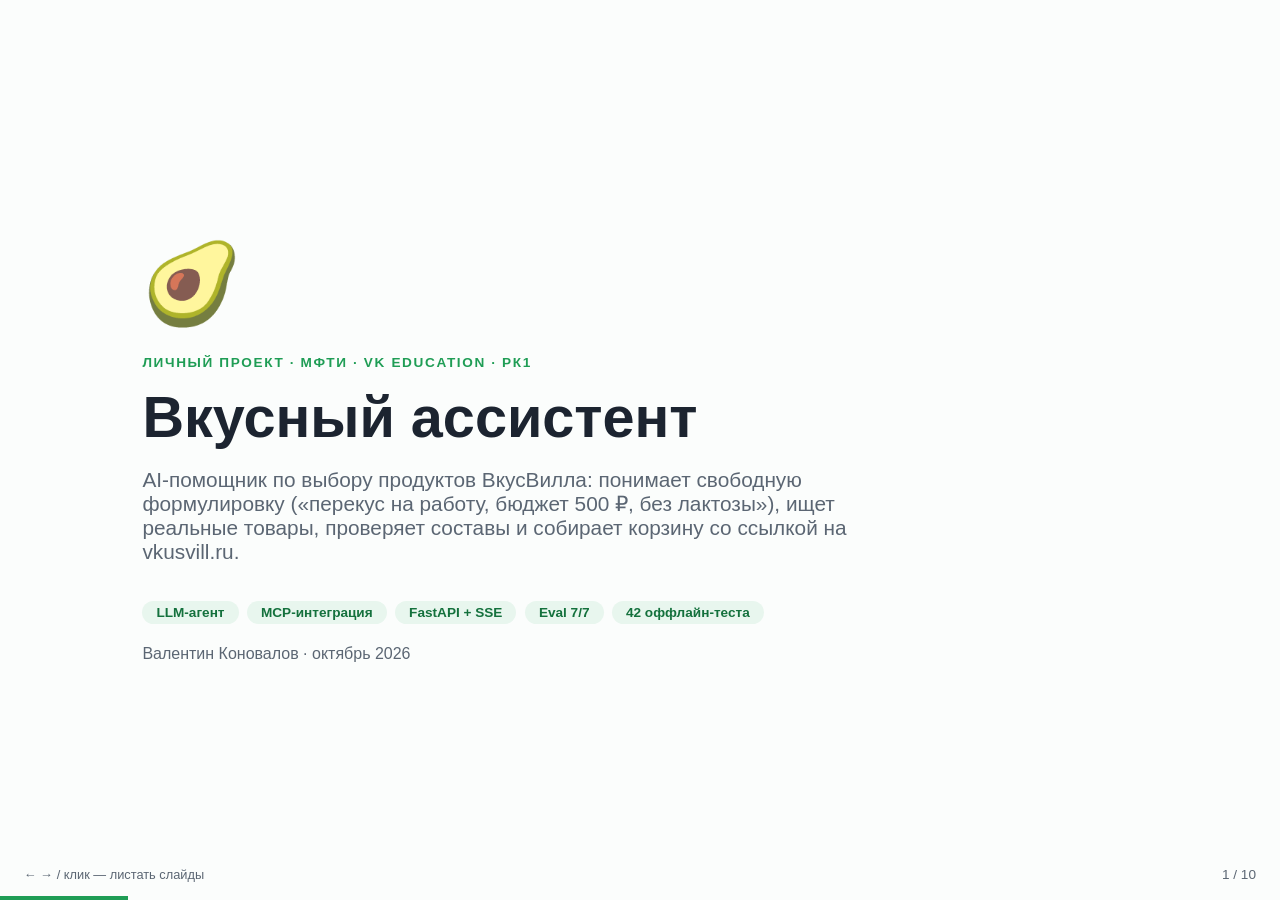
==== presentation.html @ e87eb923 "presentation: добавить живые ошибки (удаление умолчанием, затирание при повторном вызове)" ====
<!DOCTYPE html>
<html lang="ru">
<head>
<meta charset="UTF-8">
<meta name="viewport" content="width=device-width, initial-scale=1.0">
<title>Вкусный ассистент — AI-помощник по продуктам ВкусВилла</title>
<style>
  :root {
    --green: #1f9d55;
    --green-dark: #14713d;
    --green-light: #e8f6ee;
    --ink: #1c2430;
    --muted: #5b6673;
    --bg: #fbfdfc;
    --card: #ffffff;
    --accent: #f2b705;
  }
  * { margin: 0; padding: 0; box-sizing: border-box; }
  html, body { height: 100%; }
  body {
    font-family: -apple-system, BlinkMacSystemFont, "Segoe UI", "PT Sans", Arial, sans-serif;
    background: var(--bg); color: var(--ink);
    overflow: hidden;
  }
  .deck { position: relative; height: 100vh; }
  .slide {
    position: absolute; inset: 0;
    display: none;
    flex-direction: column;
    justify-content: center;
    padding: 5vh 8vw;
    max-width: 1200px; margin: 0 auto;
  }
  .slide.active { display: flex; animation: fade .35s ease; }
  @keyframes fade { from { opacity: 0; transform: translateY(12px); } to { opacity: 1; transform: none; } }

  .kicker {
    color: var(--green); font-weight: 700; text-transform: uppercase;
    letter-spacing: .12em; font-size: .85rem; margin-bottom: 14px;
  }
  h1 { font-size: clamp(2.2rem, 5vw, 3.6rem); line-height: 1.15; }
  h2 { font-size: clamp(1.6rem, 3.4vw, 2.4rem); margin-bottom: 28px; }
  .sub { color: var(--muted); font-size: clamp(1rem, 1.8vw, 1.3rem); margin-top: 18px; max-width: 46rem; }
  .big-emoji { font-size: clamp(3rem, 7vw, 5rem); margin-bottom: 24px; }

  .grid { display: grid; gap: 18px; margin-top: 8px; }
  .cols-2 { grid-template-columns: 1fr 1fr; }
  .cols-3 { grid-template-columns: repeat(3, 1fr); }
  @media (max-width: 800px) { .cols-2, .cols-3 { grid-template-columns: 1fr; } }

  .card {
    background: var(--card); border: 1px solid #e2e9e4; border-radius: 14px;
    padding: 20px 22px; box-shadow: 0 1px 3px rgba(28,36,48,.05);
  }
  .card h3 { font-size: 1.05rem; margin-bottom: 8px; }
  .card p, .card li { color: var(--muted); font-size: .95rem; line-height: 1.5; }
  .card ul { padding-left: 18px; }
  .card li { margin-bottom: 6px; }
  .card b { color: var(--ink); }
  .card .icon { font-size: 1.6rem; margin-bottom: 10px; display: block; }

  .tag {
    display: inline-block; background: var(--green-light); color: var(--green-dark);
    border-radius: 999px; padding: 4px 14px; font-size: .85rem; font-weight: 600; margin: 3px 4px 3px 0;
  }

  table { border-collapse: collapse; width: 100%; background: var(--card); border-radius: 12px; overflow: hidden; font-size: .92rem; }
  th { background: var(--green-dark); color: #fff; text-align: left; padding: 10px 14px; font-weight: 600; }
  td { padding: 9px 14px; border-bottom: 1px solid #edf2ee; color: var(--muted); vertical-align: top; }
  tr:last-child td { border-bottom: none; }
  td:first-child { color: var(--ink); font-weight: 600; white-space: nowrap; }
  code {
    font-family: "SF Mono", Menlo, Consolas, monospace; font-size: .85em;
    background: #f0f4f1; border-radius: 5px; padding: 2px 6px; color: var(--green-dark);
  }

  .pass { color: var(--green); font-weight: 700; }
  .fail { color: #d64545; font-weight: 700; }

  .demo-link {
    display: inline-flex; align-items: center; gap: 12px;
    background: var(--green); color: #fff; text-decoration: none;
    padding: 14px 28px; border-radius: 12px; font-size: 1.15rem; font-weight: 700;
    margin-top: 26px;
  }

  .arrow-flow { font-size: 1.6rem; color: var(--green); text-align: center; margin: 4px 0; }

  .arch {
    display: flex; flex-direction: column; gap: 6px; font-size: .95rem;
  }
  .arch-row { display: flex; align-items: stretch; gap: 6px; }
  .arch-box {
    flex: 1; background: var(--card); border: 1.5px solid #dbe7de; border-radius: 12px;
    padding: 12px 16px; text-align: center;
  }
  .arch-box b { display: block; font-size: .98rem; }
  .arch-box span { color: var(--muted); font-size: .82rem; line-height: 1.35; display: block; margin-top: 3px; }
  .arch-box.hl { border-color: var(--green); background: var(--green-light); }
  .arch-down { text-align: center; color: var(--green); font-size: 1.3rem; line-height: 1; }

  .nav {
    position: fixed; bottom: 18px; right: 24px; color: var(--muted);
    font-size: .85rem; user-select: none;
  }
  .progress { position: fixed; bottom: 0; left: 0; height: 4px; background: var(--green); transition: width .3s; }
  .hint { position: fixed; bottom: 18px; left: 24px; color: var(--muted); font-size: .8rem; }
</style>
</head>
<body>
<div class="deck">

  <!-- 1. Титул -->
  <section class="slide">
    <div class="big-emoji">🥑</div>
    <div class="kicker">Личный проект · МФТИ · VK Education · РК1</div>
    <h1>Вкусный ассистент</h1>
    <p class="sub">AI-помощник по выбору продуктов ВкусВилла: понимает свободную формулировку
    («перекус на работу, бюджет 500 ₽, без лактозы»), ищет реальные товары, проверяет составы
    и собирает корзину со ссылкой на vkusvill.ru.</p>
    <p style="margin-top:34px">
      <span class="tag">LLM-агент</span>
      <span class="tag">MCP-интеграция</span>
      <span class="tag">FastAPI + SSE</span>
      <span class="tag">Eval 7/7</span>
      <span class="tag">42 оффлайн-теста</span>
    </p>
    <p class="sub" style="font-size:1rem">Валентин Коновалов · октябрь 2026</p>
  </section>

  <!-- 2. Задача и границы -->
  <section class="slide">
    <div class="kicker">Задача и границы</div>
    <h2>Задача и границы</h2>
    <div class="grid cols-2">
      <div class="card">
        <span class="icon">🎯</span>
        <h3>Проблема</h3>
        <p>В каталоге ВкусВилла тысячи позиций. Выбор под бюджет, диету или идею ужина —
        это много шагов фильтрации и чтения составов. Ассистент поможет с поиском, расскажет про интересующие товары и сам создаст корзину. Кроме того, у него можно спросить общие вопросы по питанию.</p>
      </div>
      <div class="card">
        <span class="icon">👤</span>
        <h3>Сценарий пользователя</h3>
        <ul>
          <li>«Найди мне печенье и чёрный чай»</li>
          <li>«Замени в корзине пиво на безалкогольное»</li>
          <li>«Подбери перекус на работу, до 300 ₽, без лактозы»</li>
          <li>«Сколько углеводов содержится суммарно в продуктах из корзины?»</li>
        </ul>
      </div>
      <div class="card">
        <span class="icon">✅</span>
        <h3>Входит в РК1</h3>
        <ul>
          <li>Универсальный чат: LLM сама решает, какие инструменты вызывать</li>
          <li>7 инструментов через официальный MCP-сервер ВкусВилла</li>
          <li>Сборка корзины с публичной ссылкой (без OAuth!)</li>
          <li>Веб-сервис по публичному URL</li>
        </ul>
      </div>
      <div class="card">
        <span class="icon">🚧</span>
        <h3>Не входит (roadmap)</h3>
        <ul>
          <li>OAuth 2.0 + PKCE: история заказов, персональные скидки, любимые продукты</li>
          <li>LLM-судья в eval (только детерминированные проверки)</li>
        </ul>
      </div>
    </div>
  </section>

  <!-- 3. Демо -->
  <section class="slide">
    <div class="kicker">Живое демо</div>
    <h2>Демо</h2>
    <div class="grid cols-2">
      <div>
        <p class="sub" style="margin-top:0">Сервис развёрнут и доступен публично.</p>
        <a class="demo-link" href="http://176.12.68.185" target="_blank">▶ Открыть http://176.12.68.185</a>
      </div>
      <div class="card">
        <span class="icon">💬</span>
        <h3>Как выглядит диалог</h3>
        <ul>
          <li>Стриминг ответа по SSE — токены появляются сразу</li>
          <li>Чипы статусов: «Ищу товары…», «Проверяю состав…»</li>
          <li><b>Карточки товаров</b> с фото, ценой, рейтингом — из результатов инструментов, не из текста LLM</li>
          <li><b>Кнопка корзины</b> с суммой — прямая ссылка на vkusvill.ru</li>
          <li><b>Корзина накапливается</b> между запросами: «добавь печенье» → «добавь суп» → в корзине оба</li>
          <li>История чата — в localStorage, сервер stateless</li>
        </ul>
      </div>
    </div>
  </section>

  <!-- 4. Архитектура -->
  <section class="slide">
    <div class="kicker">MCP-интеграция</div>
    <h2>Архитектура</h2>
    <div class="arch">
      <div class="arch-row">
        <div class="arch-box"><b>Браузер</b><span>vanilla JS, fetch + ReadableStream для SSE · история в localStorage</span></div>
      </div>
      <div class="arch-down">↓ POST /api/chat {messages} — stateless</div>
      <div class="arch-row">
        <div class="arch-box"><b>FastAPI</b><span>lifespan: единый MCPClientManager · SSE-стриминг ответа</span></div>
      </div>
      <div class="arch-down">↓</div>
      <div class="arch-row">
        <div class="arch-box hl"><b>Агентный цикл</b><span>до 6 итераций: LLM → tool_calls → результат → LLM → ответ</span></div>
      </div>
      <div class="arch-down">↓</div>
      <div class="arch-row">
        <div class="arch-box"><b>YandexGPT</b><span>OpenAI-совместимый API · стриминг + function calling</span></div>
        <div class="arch-box hl"><b>Обёртки инструментов</b><span>7 шт. · валидация · зачистка токенов · события для UI</span></div>
      </div>
      <div class="arch-down">↓</div>
      <div class="arch-row">
        <div class="arch-box hl"><b>MCP-сервер ВкусВилла</b><span>mcp.vkusvill.ru/mcp · streamable HTTP · протокол 2025-03-26 · официальный SDK</span></div>
      </div>
    </div>
    <p class="sub" style="font-size:.95rem">Единый агентный цикл используется и вебом, и eval-раннером — оценивается ровно то, что работает в проде.</p>
  </section>

  <!-- 5. MCP: обёртки -->
  <section class="slide">
    <div class="kicker">MCP-интеграция</div>
    <h2>Почему обёртки, а не passthrough</h2>
    <div class="grid cols-2" style="margin-bottom:22px">
      <div class="card">
        <h3>🔒 Токены и служебные параметры</h3>
        <p><code>vkusvill_recipes</code> требует <b>9 обязательных аргументов</b> — LLM видит только
        <code>query</code> и <code>exclude_allergens</code>, остальное заполняет обёртка.
        Поиск отдаёт модели только id/название/цену, картинки уходят лишь в UI.</p>
      </div>
      <div class="card">
        <h3>🛡 Инварианты в коде, а не в промпте</h3>
        <p><code>create_cart</code> <b>только накапливает</b> состав — молча потерять позицию
        модель не может. Удаление — явно, через <code>quantity=0</code>. Дедуп, 1–20 позиций,
        пересчёт суммы через <code>product_details</code>. Промпт модель может
        нарушить — код нет.</p>
      </div>
    </div>
    <table>
      <tr><th>Инструмент LLM</th><th>MCP-инструмент</th><th>Что делает обёртка</th></tr>
      <tr><td>search_products</td><td>vkusvill_products_search</td><td>mode=custom (+фото), limit ≤ 10</td></tr>
      <tr><td>get_product_details</td><td>vkusvill_product_details</td><td>состав и КБЖУ — проверка аллергенов</td></tr>
      <tr><td>find_product_analogs</td><td>vkusvill_product_analogs</td><td>замены «на безлактозное»</td></tr>
      <tr><td>search_discounted_products</td><td>vkusvill_products_discount</td><td>акции: карта / количество</td></tr>
      <tr><td>find_recipes</td><td>vkusvill_recipes</td><td>заполняет 9 параметров, кэш id аллергенов</td></tr>
      <tr><td>find_shops</td><td>vkusvill_shops</td><td>адреса и часы работы</td></tr>
      <tr><td>create_cart</td><td>vkusvill_cart_link_create</td><td>накопление состава, удаление quantity=0, защита от подмены, сумма</td></tr>
    </table>
  </section>

  <!-- 6. Сервис и хостинг -->
  <section class="slide">
    <div class="kicker">Сервис и хостинг</div>
    <h2>Сервис и хостинг</h2>
    <div class="grid cols-2">
      <div class="card">
        <span class="icon">⚙️</span>
        <h3>Стек</h3>
        <ul>
          <li><b>Бэкенд:</b> Python, FastAPI, uvicorn</li>
          <li><b>LLM:</b> YandexGPT (OpenAI-совместимый API) — стриминг + function calling</li>
          <li><b>MCP:</b> официальный <code>mcp</code> SDK, streamable HTTP</li>
          <li><b>Фронтенд:</b> vanilla JS + SSE, без сборки и фреймворков</li>
          <li><b>Секреты:</b> pydantic-settings + <code>.env</code> (ключи не в репозитории)</li>
        </ul>
      </div>
      <div class="card">
        <span class="icon">🖥</span>
        <h3>Развёртывание</h3>
        <ul>
          <li><b>VPS</b> (Ubuntu 24.04), публичный URL: <code>http://176.12.68.185</code></li>
          <li><b>systemd</b>-сервис: автозапуск, рестарт при сбоях</li>
          <li><b>nginx</b> — проксирование + SSE без буферизации</li>
          <li>SSH только по ключу; обновление прода — одна команда: <code>git pull &amp;&amp; systemctl restart</code></li>
          <li>Рендер из РФ недоступен — выбор российского VPS осознанный</li>
        </ul>
      </div>
    </div>
    <p class="sub" style="font-size:.95rem">Сервер stateless: вся история чата приходит в запросе и хранится у клиента —
    горизонтальное масштабирование без изменений кода.</p>
  </section>

  <!-- 7. Качество и воспроизводимость -->
  <section class="slide">
    <div class="kicker">Качество и воспроизводимость</div>
    <h2>Тесты и eval</h2>
    <div class="grid cols-2">
      <div class="card">
        <span class="icon">🧪</span>
        <h3>Оффлайн-тесты (pytest, 42 шт.) — без ключей и сети</h3>
        <ul>
          <li>Агентный цикл: фрагментированные tool calls, невалидный JSON, лимит итераций</li>
          <li>Инварианты корзины: накопление, удаление quantity=0, защита от подмены, удаление умолчанием</li>
          <li>SSE-эндпоинт и форма ответа</li>
          <li>FakeLLM (скриптованные стримы) + FakeMCP (реальные формы ответов сервера)</li>
        </ul>
      </div>
      <div class="card">
        <span class="icon">📊</span>
        <h3>Eval — 7 кейсов на живых LLM + MCP</h3>
        <ul>
          <li>Детерминированные проверки по логу событий, без LLM-судьи</li>
          <li>Анти-галлюцинации: id товаров в корзине обязаны быть из результатов инструментов</li>
          <li>Отчёт: <code>docs/eval_report.md</code>, генерируется раннером</li>
        </ul>
      </div>
    </div>
    <table style="margin-top:22px">
      <tr><th>Кейс</th><th>Проверка</th><th>Результат</th></tr>
      <tr><td>budget_snack</td><td>корзина ≤ 500 ₽, в составах нет «лактоз»</td><td class="pass">✅ PASS</td></tr>
      <tr><td>recipe_dinner</td><td>find_recipes вызван, рецепт из результатов инструмента</td><td class="pass">✅ PASS</td></tr>
      <tr><td>discounts</td><td>у товаров old_price &gt; price</td><td class="pass">✅ PASS</td></tr>
      <tr><td>empty_result</td><td>«драконье яйцо»: честный отказ, без выдуманных данных</td><td class="pass">✅ PASS</td></tr>
      <tr><td>dietary_breakfast</td><td>завтрак без лактозы: составы проверены до корзины</td><td class="pass">✅ PASS</td></tr>
      <tr><td>clarification</td><td>«хочу поесть» → уточнение или разумный дефолт</td><td class="pass">✅ PASS</td></tr>
      <tr><td>source_down</td><td>MCP недоступен → вежливый отказ, без исключений</td><td class="pass">✅ PASS</td></tr>
    </table>
  </section>

  <!-- 8. Найденные ошибки -->
  <section class="slide">
    <div class="kicker">Eval и разбор ошибок</div>
    <h2>Найденные и исправленные ошибки</h2>
    <table>
      <tr><th>Ошибка</th><th>Найдена</th><th>Фикс / гарантия в коде</th></tr>
      <tr><td>Корзина не собиралась — модель переспрашивала «собрать?»</td><td>eval</td>
          <td>правило промпта: при прямом запросе сразу вызывать <code>create_cart</code></td></tr>
      <tr><td>Рецепты вместо товаров («подбери завтрак» → find_recipes)</td><td>eval</td>
          <td>усилены <b>описания самих инструментов</b> — они важнее системного промпта</td></tr>
      <tr><td>Обещание без действия («сейчас найду…» — и конец)</td><td>eval</td>
          <td>запрет обещаний в конце ответа: обещание = сразу выполнить вызовом</td></tr>
      <tr><td>«Обновила корзину словами» — фальшивая сумма без вызова</td><td>прод</td>
          <td>regex-детектор утверждения (обеих формулировок: «добавил в корзину» и «в корзину добавлен») → принудительный повтор; обещание ссылки — прямой пересбор без LLM</td></tr>
      <tr><td>replace=true и повторный create_cart за один ход молча теряли позиции</td><td>прод</td>
          <td>флаг убран, состав передаётся между вызовами — корзина только накапливается; удаление явно, через quantity=0</td></tr>
      <tr><td>Удаляла не тот товар (просили печенье — убрала суп)</td><td>прод</td>
          <td>сверка удаляемого с репликой пользователя, подтверждение через confirm_removals</td></tr>
      <tr><td>Передавала состав без удаляемого товара — винегрет оставался в корзине</td><td>прод</td>
          <td>автосъём по названию: «убери винегрет» убирает его, даже если модель не передала id</td></tr>
    </table>
    <p class="sub" style="font-size:.95rem">Eval нашёл ошибки логики на старте, живое
    использование — сбои модели, которые промптом не чинятся (проверено): каждая закрыта
    гарантией в коде и оффлайн-тестом.</p>  </section>

  <!-- 9. Репозиторий -->
  <section class="slide">
    <div class="kicker">Воспроизводимость</div>
    <h2>Репозиторий</h2>
    <div class="grid cols-2">
      <div class="card">
        <h3>📦 github.com/valkon29/vkusvill</h3>
        <p>Публичный репозиторий: код, тесты, eval, документация, README с quick start.</p>
        <ul style="margin-top:10px">
          <li><code>app/</code> — агентный цикл, MCP-клиент, обёртки, веб-UI</li>
          <li><code>evals/</code> — кейсы и раннер → <code>docs/eval_report.md</code></li>
          <li><code>tests/</code> — оффлайн-тесты без ключей</li>
          <li><code>docs/mcp_integration_schema.md</code> — схема MCP-интеграции</li>
          <li><code>main.ipynb</code> — исследовательский ноутбук (ключи в <code>.env</code>)</li>
        </ul>
      </div>
      <div class="card">
        <h3>🚀 Запуск за 4 команды</h3>
        <p style="line-height:1.9">
          <code>python3.12 -m venv .venv</code><br>
          <code>pip install -r requirements.txt</code><br>
          <code>cp .env.example .env</code> <span style="opacity:.7"># вписать ключ</span><br>
          <code>uvicorn app.main:app</code>
        </p>
        <p style="margin-top:12px">Тот же код развёрнут на проде — что тестируем,
        то и показываем в демо.</p>
      </div>
    </div>
  </section>

  <!-- 10. Итоги -->
  <section class="slide">
    <div class="kicker">Итоги</div>
    <h2>Итоги</h2>
    <div class="grid cols-3">
      <div class="card">
        <span class="icon">✅</span>
        <h3>Сделано</h3>
        <ul>
          <li>Работающий AI-ассистент с публичным URL</li>
          <li>MCP-интеграция: 7 обёрток, ретраи, auto-heal</li>
          <li>Стриминг ответа и карточки товаров</li>
          <li>Корзина ВкусВилла по ссылке — с инвариантами накопления и удаления</li>
          <li>42 оффлайн-теста + eval 7/7</li>
        </ul>
      </div>
      <div class="card">
        <span class="icon">🧭</span>
        <h3>Roadmap</h3>
        <ul>
          <li>OAuth 2.0 + PKCE: история заказов, персональные скидки, любимые продукты</li>
          <li>LLM-судья для оценки качества текстов</li>
          <li>Кэш поиска против rate limit</li>
          <li>HTTPS и свой домен</li>
        </ul>
      </div>
      <div class="card">
        <span class="icon">🎓</span>
        <h3>Что показал проект</h3>
        <ul>
          <li>LLM в основной бизнес-логике: выбор инструментов, самокоррекция</li>
          <li>Описания инструментов важнее системного промпта</li>
          <li>Инварианты — в коде обёрток, а не в промпте</li>
          <li>Живая эксплуатация ловит то, что eval пропускает: инварианты корзины добавлены по реальным сбоям</li>
          <li>Eval по логу событий ловит галлюцинации</li>
        </ul>
      </div>
    </div>
    <p style="margin-top:30px"><a class="demo-link" href="http://176.12.68.185" target="_blank">🥑 Вкусный ассистент · http://176.12.68.185</a></p>
    <p class="sub" style="font-size:.95rem">Спасибо! Вопросы?</p>
  </section>

</div>
<div class="hint">← → / клик — листать слайды</div>
<div class="nav"><span id="counter">1 / 10</span></div>
<div class="progress" id="progress"></div>

<script>
  const slides = document.querySelectorAll('.slide');
  let i = 0;
  function show(n) {
    i = Math.max(0, Math.min(slides.length - 1, n));
    slides.forEach((s, k) => s.classList.toggle('active', k === i));
    document.getElementById('counter').textContent = (i + 1) + ' / ' + slides.length;
    document.getElementById('progress').style.width = ((i + 1) / slides.length * 100) + '%';
  }
  document.addEventListener('keydown', e => {
    if (['ArrowRight', 'PageDown', ' '].includes(e.key)) show(i + 1);
    if (['ArrowLeft', 'PageUp'].includes(e.key)) show(i - 1);
    if (e.key === 'Home') show(0);
    if (e.key === 'End') show(slides.length - 1);
  });
  document.addEventListener('click', e => {
    if (e.target.closest('a')) return;
    show(e.clientX > window.innerWidth / 2 ? i + 1 : i - 1);
  });
  show(0);
</script>
</body>
</html>
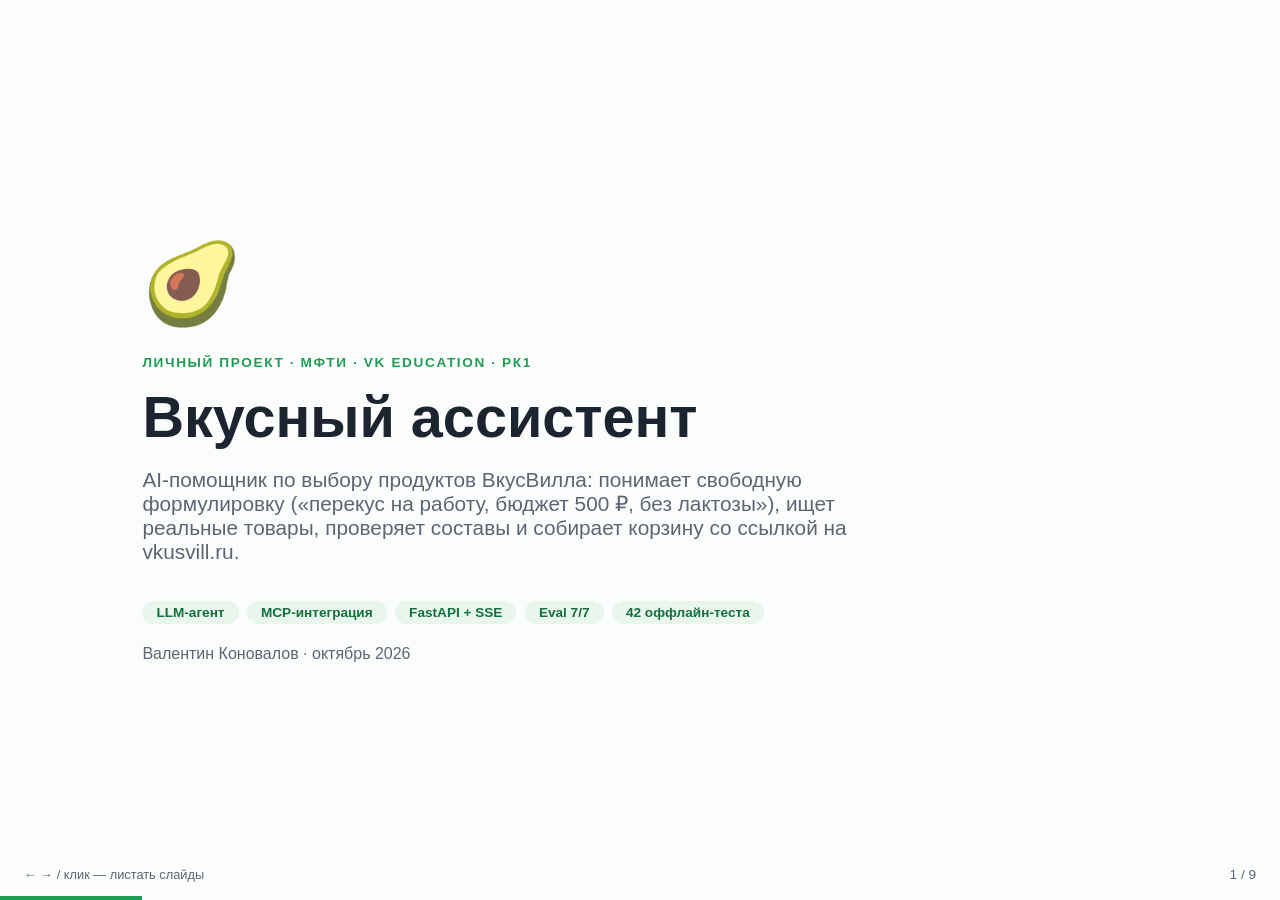
==== commit 2106dd23: "presentation: убрать слайд Итоги, закрывающая реплика — на слайде Репозиторий" ====
--- a/presentation.html
+++ b/presentation.html
@@ -376,53 +376,14 @@
         то и показываем в демо.</p>
       </div>
     </div>
-  </section>
-
-  <!-- 10. Итоги -->
-  <section class="slide">
-    <div class="kicker">Итоги</div>
-    <h2>Итоги</h2>
-    <div class="grid cols-3">
-      <div class="card">
-        <span class="icon">✅</span>
-        <h3>Сделано</h3>
-        <ul>
-          <li>Работающий AI-ассистент с публичным URL</li>
-          <li>MCP-интеграция: 7 обёрток, ретраи, auto-heal</li>
-          <li>Стриминг ответа и карточки товаров</li>
-          <li>Корзина ВкусВилла по ссылке — с инвариантами накопления и удаления</li>
-          <li>42 оффлайн-теста + eval 7/7</li>
-        </ul>
-      </div>
-      <div class="card">
-        <span class="icon">🧭</span>
-        <h3>Roadmap</h3>
-        <ul>
-          <li>OAuth 2.0 + PKCE: история заказов, персональные скидки, любимые продукты</li>
-          <li>LLM-судья для оценки качества текстов</li>
-          <li>Кэш поиска против rate limit</li>
-          <li>HTTPS и свой домен</li>
-        </ul>
-      </div>
-      <div class="card">
-        <span class="icon">🎓</span>
-        <h3>Что показал проект</h3>
-        <ul>
-          <li>LLM в основной бизнес-логике: выбор инструментов, самокоррекция</li>
-          <li>Описания инструментов важнее системного промпта</li>
-          <li>Инварианты — в коде обёрток, а не в промпте</li>
-          <li>Живая эксплуатация ловит то, что eval пропускает: инварианты корзины добавлены по реальным сбоям</li>
-          <li>Eval по логу событий ловит галлюцинации</li>
-        </ul>
-      </div>
-    </div>
-    <p style="margin-top:30px"><a class="demo-link" href="http://176.12.68.185" target="_blank">🥑 Вкусный ассистент · http://176.12.68.185</a></p>
+    <p style="margin-top:26px"><a class="demo-link" href="http://176.12.68.185" target="_blank">🥑 Вкусный ассистент · http://176.12.68.185</a></p>
     <p class="sub" style="font-size:.95rem">Спасибо! Вопросы?</p>
   </section>
+
 
 </div>
 <div class="hint">← → / клик — листать слайды</div>
-<div class="nav"><span id="counter">1 / 10</span></div>
+<div class="nav"><span id="counter">1 / 9</span></div>
 <div class="progress" id="progress"></div>
 
 <script>
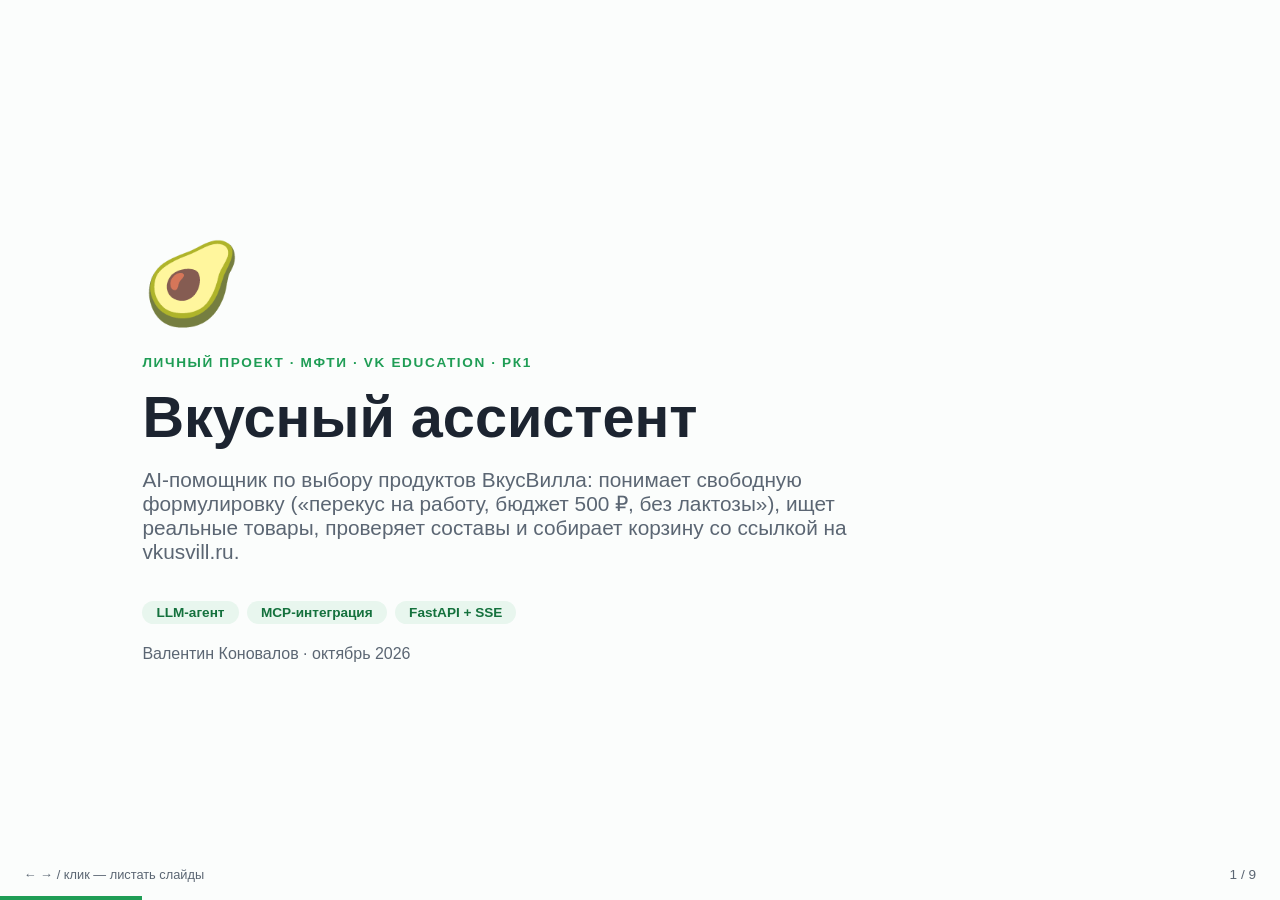
==== commit ac8de6d5: "presentation: убрать теги Eval 7/7 и 42 оффлайн-теста с титула" ====
--- a/presentation.html
+++ b/presentation.html
@@ -122,8 +122,6 @@
       <span class="tag">LLM-агент</span>
       <span class="tag">MCP-интеграция</span>
       <span class="tag">FastAPI + SSE</span>
-      <span class="tag">Eval 7/7</span>
-      <span class="tag">42 оффлайн-теста</span>
     </p>
     <p class="sub" style="font-size:1rem">Валентин Коновалов · октябрь 2026</p>
   </section>
@@ -144,8 +142,8 @@
         <h3>Сценарий пользователя</h3>
         <ul>
           <li>«Найди мне печенье и чёрный чай»</li>
-          <li>«Замени в корзине пиво на безалкогольное»</li>
-          <li>«Подбери перекус на работу, до 300 ₽, без лактозы»</li>
+          <li>«Расскажи рецепт мясного салата и подбери продукты»</li>
+          <li>«Собери полноценный обед для взрослого человекаубери»</li>
           <li>«Сколько углеводов содержится суммарно в продуктах из корзины?»</li>
         </ul>
       </div>
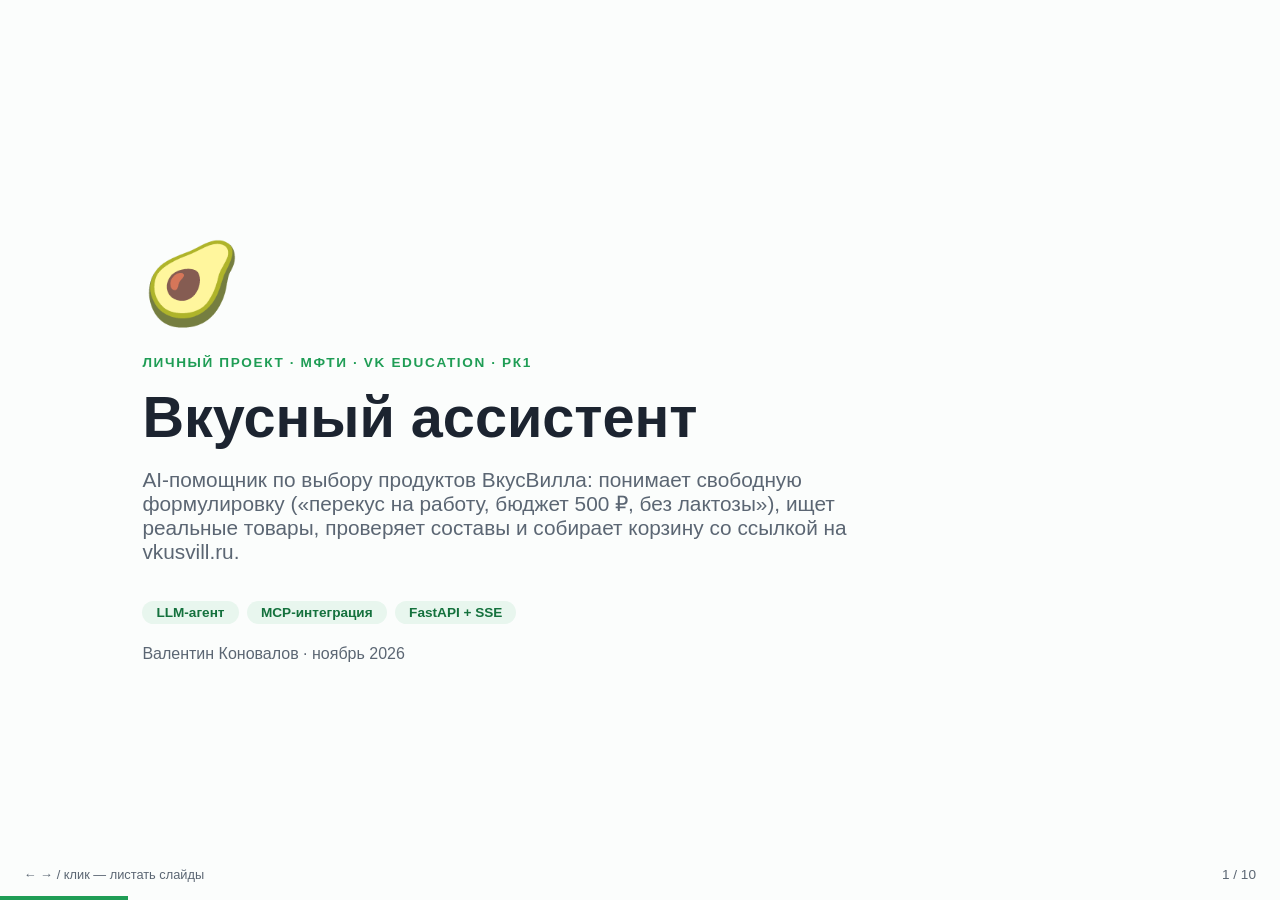
==== commit 3449080a: "docs: разбор примера «от запроса до корзины» + артефакты прогона 8/8 - README: раздел с эталонной це" ====
--- a/presentation.html
+++ b/presentation.html
@@ -123,7 +123,7 @@
       <span class="tag">MCP-интеграция</span>
       <span class="tag">FastAPI + SSE</span>
     </p>
-    <p class="sub" style="font-size:1rem">Валентин Коновалов · октябрь 2026</p>
+    <p class="sub" style="font-size:1rem">Валентин Коновалов · ноябрь 2026</p>
   </section>
 
   <!-- 2. Задача и границы -->
@@ -143,7 +143,7 @@
         <ul>
           <li>«Найди мне печенье и чёрный чай»</li>
           <li>«Расскажи рецепт мясного салата и подбери продукты»</li>
-          <li>«Собери полноценный обед для взрослого человекаубери»</li>
+          <li>«Собери полноценный обед для взрослого человека»</li>
           <li>«Сколько углеводов содержится суммарно в продуктах из корзины?»</li>
         </ul>
       </div>
@@ -243,7 +243,7 @@
     <table>
       <tr><th>Инструмент LLM</th><th>MCP-инструмент</th><th>Что делает обёртка</th></tr>
       <tr><td>search_products</td><td>vkusvill_products_search</td><td>mode=custom (+фото), limit ≤ 10</td></tr>
-      <tr><td>get_product_details</td><td>vkusvill_product_details</td><td>состав и КБЖУ — проверка аллергенов</td></tr>
+      <tr><td>get_product_details</td><td>vkusvill_product_details</td><td>состав и КБЖУ — проверка аллергенов; углеводы на упаковку (<code>carbs_in_package_g</code>) считает код</td></tr>
       <tr><td>find_product_analogs</td><td>vkusvill_product_analogs</td><td>замены «на безлактозное»</td></tr>
       <tr><td>search_discounted_products</td><td>vkusvill_products_discount</td><td>акции: карта / количество</td></tr>
       <tr><td>find_recipes</td><td>vkusvill_recipes</td><td>заполняет 9 параметров, кэш id аллергенов</td></tr>
@@ -252,7 +252,45 @@
     </table>
   </section>
 
-  <!-- 6. Сервис и хостинг -->
+  <!-- 6. Разбор примера: от запроса до корзины -->
+  <section class="slide">
+    <div class="kicker">Разбор примера</div>
+    <h2>От запроса до корзины: три хода</h2>
+    <div class="grid cols-3">
+      <div class="card">
+        <span class="icon">🍲</span>
+        <h3>«Собери полноценный обед»</h3>
+        <ul>
+          <li>4 × <code>search_products</code>: «первое блюдо», «второе блюдо», «салат», «напиток» — <b>модель сама разложила обед на категории</b></li>
+          <li><code>create_cart</code> — 4 позиции с реальными id из выдачи</li>
+          <li>Итог: <b>854 ₽</b> — суп, котлета с пюре, салат «Витаминный», напиток</li>
+        </ul>
+      </div>
+      <div class="card">
+        <span class="icon">🔄</span>
+        <h3>«Замени салат на винегрет»</h3>
+        <ul>
+          <li><code>search_products</code> «Винегрет» → id 20665</li>
+          <li><code>create_cart</code>: салат (id 34835) заменён, остальные 3 позиции переданы как есть</li>
+          <li>Итог: <b>822 ₽</b>, ничего не потерялось — накопление в коде, не в промпте</li>
+        </ul>
+      </div>
+      <div class="card">
+        <span class="icon">🍞</span>
+        <h3>«Сколько углеводов?»</h3>
+        <ul>
+          <li>4 × <code>get_product_details</code> — по каждой позиции корзины</li>
+          <li>Из каждого ответа — готовое поле <code>carbs_in_package_g</code>: углеводы на упаковку считает обёртка (КБЖУ на 100 г × вес)</li>
+          <li>Итог: <b>100,6 г</b> — сходится с детерминированным пересчётом</li>
+        </ul>
+      </div>
+    </div>
+    <p class="sub" style="font-size:.95rem">Решения «какие запросы и что положить» принимает модель; арифметику (сумма корзины,
+    углеводы на упаковку) делает код. Полная трассировка с ответами ВкусВилла:
+    <code>docs/showcase_lunch.md</code> — генерируется eval-раннером из фактического лога.</p>
+  </section>
+
+  <!-- 7. Сервис и хостинг -->
   <section class="slide">
     <div class="kicker">Сервис и хостинг</div>
     <h2>Сервис и хостинг</h2>
@@ -275,8 +313,7 @@
           <li><b>VPS</b> (Ubuntu 24.04), публичный URL: <code>http://176.12.68.185</code></li>
           <li><b>systemd</b>-сервис: автозапуск, рестарт при сбоях</li>
           <li><b>nginx</b> — проксирование + SSE без буферизации</li>
-          <li>SSH только по ключу; обновление прода — одна команда: <code>git pull &amp;&amp; systemctl restart</code></li>
-          <li>Рендер из РФ недоступен — выбор российского VPS осознанный</li>
+          <li>SSH по ключу; обновление прода — одна команда: <code>git pull &amp;&amp; systemctl restart</code></li>
         </ul>
       </div>
     </div>
@@ -284,34 +321,36 @@
     горизонтальное масштабирование без изменений кода.</p>
   </section>
 
-  <!-- 7. Качество и воспроизводимость -->
+  <!-- 8. Качество и воспроизводимость -->
   <section class="slide">
     <div class="kicker">Качество и воспроизводимость</div>
     <h2>Тесты и eval</h2>
     <div class="grid cols-2">
       <div class="card">
         <span class="icon">🧪</span>
-        <h3>Оффлайн-тесты (pytest, 42 шт.) — без ключей и сети</h3>
+        <h3>Оффлайн-тесты (pytest, 71 шт.) — без ключей и сети</h3>
         <ul>
           <li>Агентный цикл: фрагментированные tool calls, невалидный JSON, лимит итераций</li>
           <li>Инварианты корзины: накопление, удаление quantity=0, защита от подмены, удаление умолчанием</li>
-          <li>SSE-эндпоинт и форма ответа</li>
+          <li>Проверки eval на синтетических логах — включая тесты на ложные срабатывания</li>
           <li>FakeLLM (скриптованные стримы) + FakeMCP (реальные формы ответов сервера)</li>
         </ul>
       </div>
       <div class="card">
         <span class="icon">📊</span>
-        <h3>Eval — 7 кейсов на живых LLM + MCP</h3>
+        <h3>Eval — 8 кейсов на живых LLM + MCP</h3>
         <ul>
           <li>Детерминированные проверки по логу событий, без LLM-судьи</li>
+          <li><b>Честные проверки корзины:</b> нет корзины — проверка падает, а не проходит «циклом по пустому списку»; непроверенный состав и названные «свои» суммы — нарушения</li>
           <li>Анти-галлюцинации: id товаров в корзине обязаны быть из результатов инструментов</li>
-          <li>Отчёт: <code>docs/eval_report.md</code>, генерируется раннером</li>
+          <li>Отчёты: <code>docs/eval_report.md</code> + разбор примера <code>docs/showcase_lunch.md</code></li>
         </ul>
       </div>
     </div>
     <table style="margin-top:22px">
       <tr><th>Кейс</th><th>Проверка</th><th>Результат</th></tr>
-      <tr><td>budget_snack</td><td>корзина ≤ 500 ₽, в составах нет «лактоз»</td><td class="pass">✅ PASS</td></tr>
+      <tr><td>lunch_showcase</td><td>3 хода: обед → замена салата на винегрет → суммарные углеводы (пересчёт по весу упаковок)</td><td class="pass">✅ PASS</td></tr>
+      <tr><td>budget_snack</td><td>корзина ≤ 500 ₽, в составах нет «лактоз», составы проверены до корзины</td><td class="pass">✅ PASS</td></tr>
       <tr><td>recipe_dinner</td><td>find_recipes вызван, рецепт из результатов инструмента</td><td class="pass">✅ PASS</td></tr>
       <tr><td>discounts</td><td>у товаров old_price &gt; price</td><td class="pass">✅ PASS</td></tr>
       <tr><td>empty_result</td><td>«драконье яйцо»: честный отказ, без выдуманных данных</td><td class="pass">✅ PASS</td></tr>
@@ -321,7 +360,7 @@
     </table>
   </section>
 
-  <!-- 8. Найденные ошибки -->
+  <!-- 9. Найденные ошибки -->
   <section class="slide">
     <div class="kicker">Eval и разбор ошибок</div>
     <h2>Найденные и исправленные ошибки</h2>
@@ -341,12 +380,20 @@
           <td>сверка удаляемого с репликой пользователя, подтверждение через confirm_removals</td></tr>
       <tr><td>Передавала состав без удаляемого товара — винегрет оставался в корзине</td><td>прод</td>
           <td>автосъём по названию: «убери винегрет» убирает его, даже если модель не передала id</td></tr>
+      <tr><td>Назвала сумму 850 ₽ при фактических 188 ₽ — без вызова create_cart</td><td>живой eval</td>
+          <td>проверка <code>check_answer_total_matches_cart</code>: каждая названная сумма — только из события корзины</td></tr>
+      <tr><td>«Замени салат на винегрет» не считалось намерением удаления — старый салат оставался</td><td>живой eval</td>
+          <td>«замени/поменяй» в regex намерения удаления</td></tr>
+      <tr><td>На «сколько углеводов в корзине» складывала КБЖУ «на 100 г» (28 г вместо ~100 г)</td><td>живой eval</td>
+          <td>обёртка <code>get_product_details</code> считает <code>carbs_in_package_g</code> (КБЖУ × вес упаковки) — модель суммирует готовые числа; ответ «на 100 г» проверку не проходит</td></tr>
+      <tr><td>Вес упаковки обрезался до числа — 0.39 кг парсилось как 0.39 г</td><td>живой eval</td>
+          <td>обёртка отдаёт вес с единицей и предвычисляет <code>weight_g</code></td></tr>
     </table>
     <p class="sub" style="font-size:.95rem">Eval нашёл ошибки логики на старте, живое
-    использование — сбои модели, которые промптом не чинятся (проверено): каждая закрыта
-    гарантией в коде и оффлайн-тестом.</p>  </section>
-
-  <!-- 9. Репозиторий -->
+    использование и живые прогоны доработки — сбои модели, которые промптом не чинятся
+    (проверено): каждая закрыта гарантией в коде и оффлайн-тестом.</p>  </section>
+
+  <!-- 10. Репозиторий -->
   <section class="slide">
     <div class="kicker">Воспроизводимость</div>
     <h2>Репозиторий</h2>
